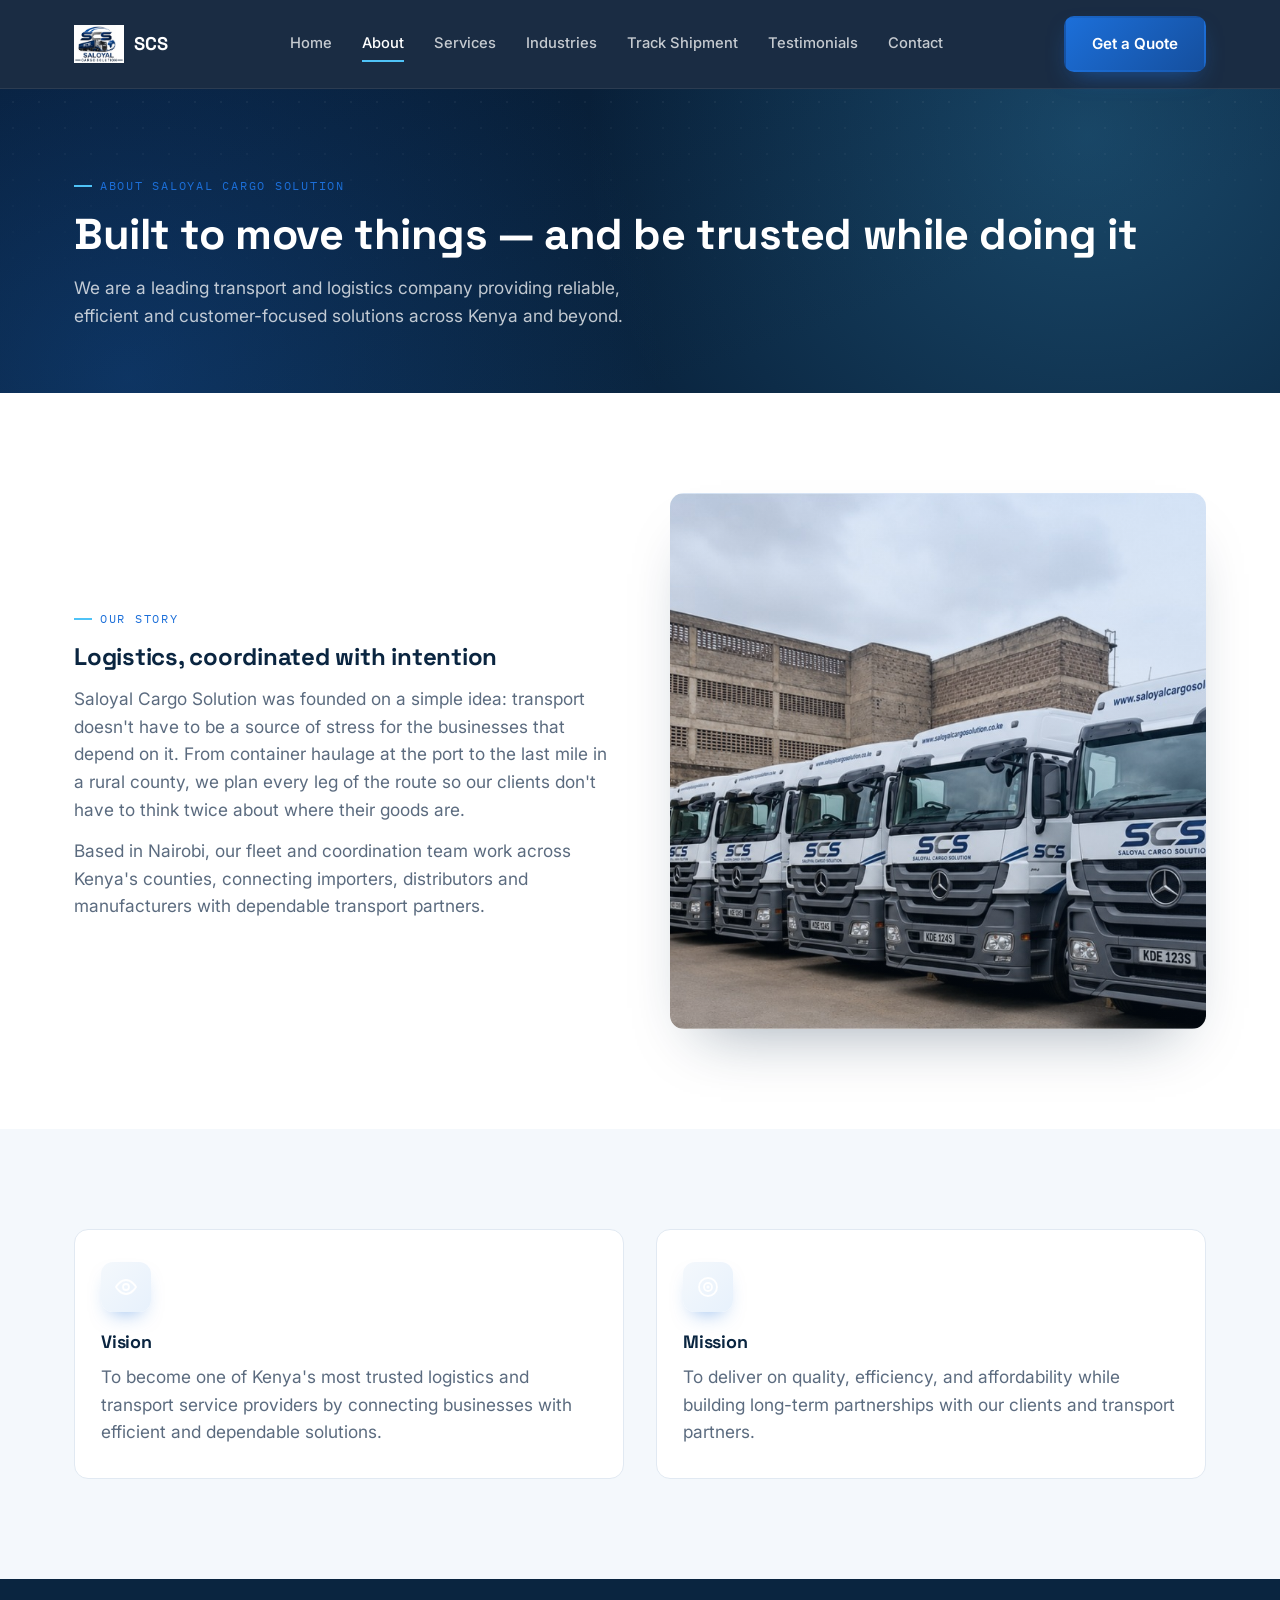
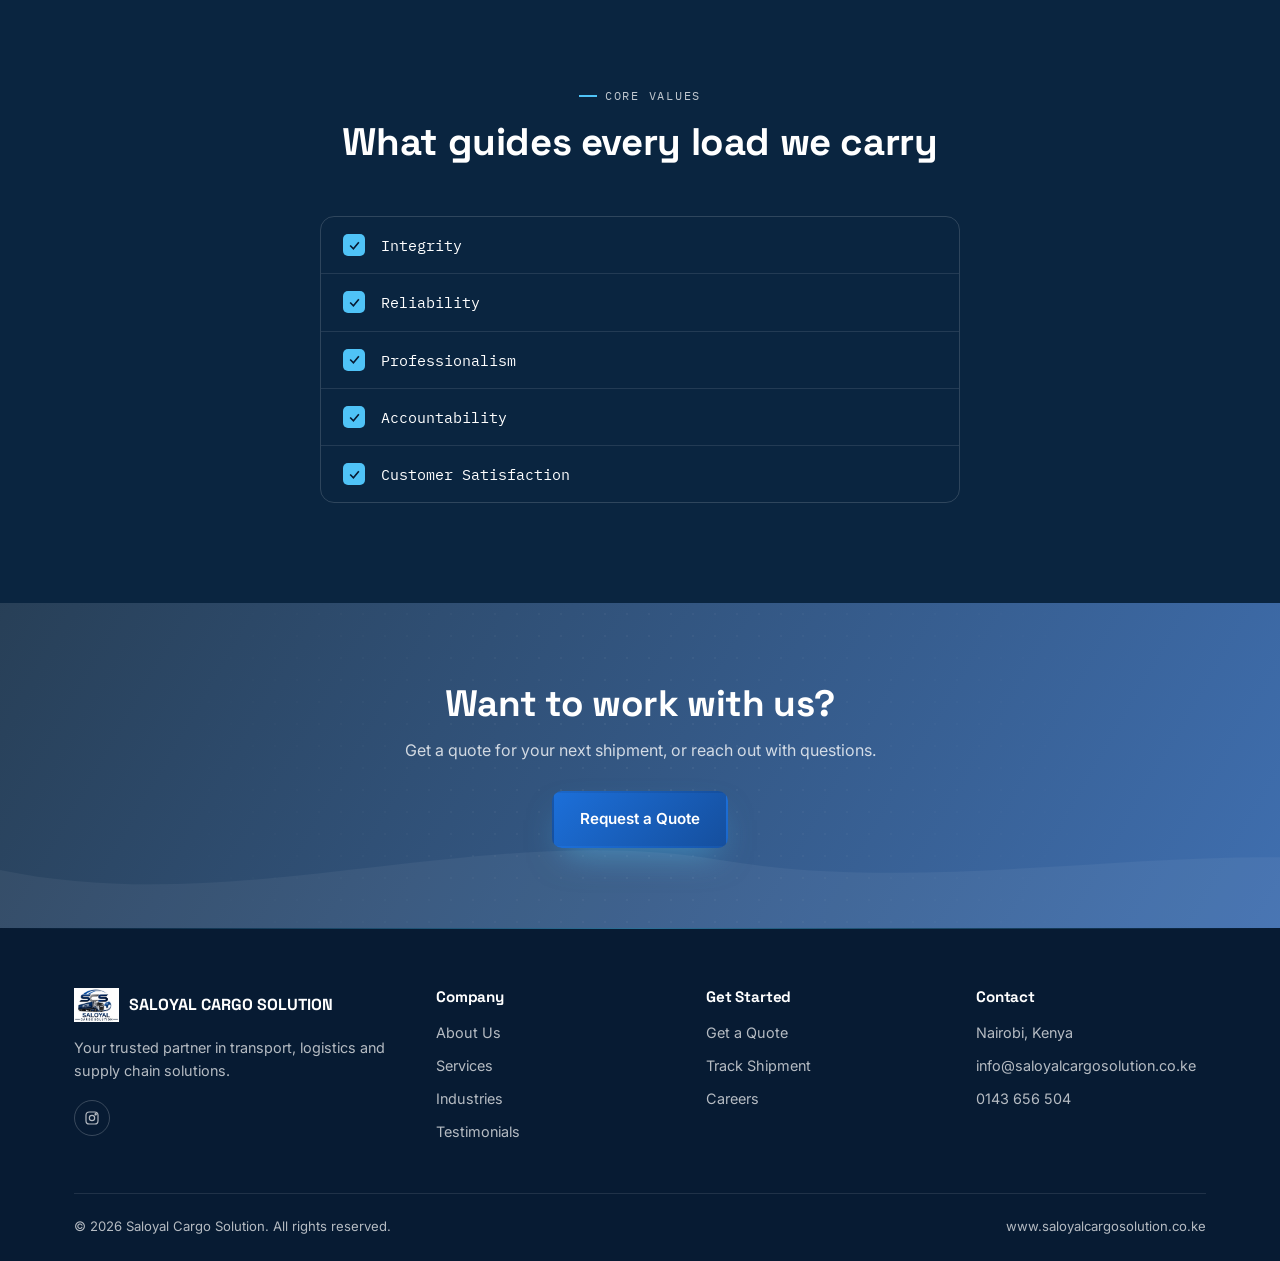
==== about.html @ fd3fba59 "Initial commit - Saloyal Cargo Solution website" ====
<!DOCTYPE html>
<html lang="en">
<head>
<meta charset="UTF-8">
<meta name="viewport" content="width=device-width, initial-scale=1.0">
<title>About Us | Saloyal Cargo Solution</title>
<meta name="description" content="Learn about Saloyal Cargo Solution — our vision, mission and core values as a transport and logistics company serving Kenya and beyond.">
<link rel="icon" type="image/png" href="images/logo-scs.png">
<link rel="stylesheet" href="css/style.css">
</head>
<body>

<header class="site-header">
  <nav class="nav wrap">
    <a href="index.html" class="logo">
      <img src="images/logo-scs.png" alt="Saloyal Cargo Solution logo" class="wave-mark" style="width:auto;height:38px;object-fit:contain;">SCS
    </a>
    <button class="nav-toggle" aria-label="Toggle menu" aria-expanded="false">&#9776;</button>
    <div class="nav-links">
      <a href="index.html">Home</a>
      <a href="about.html" class="active">About</a>
      <a href="services.html">Services</a>
      <a href="industries.html">Industries</a>
      <a href="track-shipment.html">Track Shipment</a>
      <a href="testimonials.html">Testimonials</a>
      <a href="contact.html">Contact</a>
    </div>
    <div class="nav-cta"><a href="quote.html" class="btn btn-primary">Get a Quote</a></div>
  </nav>
</header>

<section class="page-hero">
  <div class="wrap reveal">
    <p class="eyebrow">About Saloyal Cargo Solution</p>
    <h1>Built to move things — and be trusted while doing it</h1>
    <p class="lead">We are a leading transport and logistics company providing reliable, efficient and customer-focused solutions across Kenya and beyond.</p>
  </div>
</section>

<section>
  <div class="wrap split reveal">
    <div>
      <p class="eyebrow">Our Story</p>
      <h2>Logistics, coordinated with intention</h2>
      <p class="lead" style="margin-top:14px;">Saloyal Cargo Solution was founded on a simple idea: transport doesn't have to be a source of stress for the businesses that depend on it. From container haulage at the port to the last mile in a rural county, we plan every leg of the route so our clients don't have to think twice about where their goods are.</p>
      <p class="lead" style="margin-top:14px;">Based in Nairobi, our fleet and coordination team work across Kenya's counties, connecting importers, distributors and manufacturers with dependable transport partners.</p>
    </div>
    <div class="about-photo">
      <img src="images/fleet-yard-lineup.jpeg" alt="Saloyal Cargo Solution fleet lined up in the yard">
    </div>
  </div>
</section>

<section class="bg-foam">
  <div class="wrap">
    <div class="grid-2 reveal-stagger">
      <div class="card">
        <div class="icon-badge"><svg viewBox="0 0 24 24" fill="none" stroke="currentColor" stroke-width="1.8"><path d="M2 12s4-7 10-7 10 7 10 7-4 7-10 7-10-7-10-7z"/><circle cx="12" cy="12" r="3"/></svg></div>
        <h3>Vision</h3>
        <p class="lead">To become one of Kenya's most trusted logistics and transport service providers by connecting businesses with efficient and dependable solutions.</p>
      </div>
      <div class="card">
        <div class="icon-badge"><svg viewBox="0 0 24 24" fill="none" stroke="currentColor" stroke-width="1.8"><circle cx="12" cy="12" r="9"/><circle cx="12" cy="12" r="4"/><circle cx="12" cy="12" r="0.6" fill="currentColor"/></svg></div>
        <h3>Mission</h3>
        <p class="lead">To deliver on quality, efficiency, and affordability while building long-term partnerships with our clients and transport partners.</p>
      </div>
    </div>
  </div>
</section>

<section class="bg-navy">
  <div class="wrap">
    <div class="section-head center reveal">
      <p class="eyebrow">Core Values</p>
      <h2>What guides every load we carry</h2>
    </div>
    <div class="manifest reveal" style="max-width:640px;margin:0 auto;">
      <div class="manifest-row" style="color:#fff;"><span class="check"><svg viewBox="0 0 24 24" fill="none" stroke="currentColor" stroke-width="3"><path d="M4 12l6 6L20 6"/></svg></span>Integrity</div>
      <div class="manifest-row" style="color:#fff;"><span class="check"><svg viewBox="0 0 24 24" fill="none" stroke="currentColor" stroke-width="3"><path d="M4 12l6 6L20 6"/></svg></span>Reliability</div>
      <div class="manifest-row" style="color:#fff;"><span class="check"><svg viewBox="0 0 24 24" fill="none" stroke="currentColor" stroke-width="3"><path d="M4 12l6 6L20 6"/></svg></span>Professionalism</div>
      <div class="manifest-row" style="color:#fff;"><span class="check"><svg viewBox="0 0 24 24" fill="none" stroke="currentColor" stroke-width="3"><path d="M4 12l6 6L20 6"/></svg></span>Accountability</div>
      <div class="manifest-row" style="color:#fff;"><span class="check"><svg viewBox="0 0 24 24" fill="none" stroke="currentColor" stroke-width="3"><path d="M4 12l6 6L20 6"/></svg></span>Customer Satisfaction</div>
    </div>
  </div>
</section>

<section class="cta-banner has-photo" style="--cta-photo:url('images/fleet-highway.jpeg');">
  <div class="texture-dots"></div>
  <div class="wrap reveal">
    <h2>Want to work with us?</h2>
    <p>Get a quote for your next shipment, or reach out with questions.</p>
    <a href="quote.html" class="btn btn-primary">Request a Quote</a>
  </div>
</section>

<footer class="site-footer">
  <div class="wrap">
    <div class="footer-grid">
      <div>
        <div class="footer-logo"><img src="images/logo-scs.png" alt="Saloyal Cargo Solution logo" style="width:auto;height:34px;object-fit:contain;"><b>SALOYAL CARGO SOLUTION</b></div>
        <p style="font-size:0.9rem;">Your trusted partner in transport, logistics and supply chain solutions.</p>
        <div class="social-row" style="margin-top:18px;">
          <a href="https://instagram.com/saloyal.cargo.solution" aria-label="Instagram" target="_blank" rel="noopener"><svg viewBox="0 0 24 24" fill="none" stroke="currentColor" stroke-width="1.8"><rect x="3" y="3" width="18" height="18" rx="5"/><circle cx="12" cy="12" r="4"/><circle cx="17.5" cy="6.5" r="1"/></svg></a>
        </div>
      </div>
      <div><h4>Company</h4><ul><li><a href="about.html">About Us</a></li><li><a href="services.html">Services</a></li><li><a href="industries.html">Industries</a></li><li><a href="testimonials.html">Testimonials</a></li></ul></div>
      <div><h4>Get Started</h4><ul><li><a href="quote.html">Get a Quote</a></li><li><a href="track-shipment.html">Track Shipment</a></li><li><a href="careers.html">Careers</a></li></ul></div>
      <div><h4>Contact</h4><ul><li>Nairobi, Kenya</li><li><a href="mailto:info@saloyalcargosolution.co.ke">info@saloyalcargosolution.co.ke</a></li><li><a href="tel:0143656504">0143 656 504</a></li></ul></div>
    </div>
    <div class="footer-bottom">
      <span>&copy; 2026 Saloyal Cargo Solution. All rights reserved.</span>
      <span>www.saloyalcargosolution.co.ke</span>
    </div>
  </div>
</footer>

<script src="js/main.js"></script>
</body>
</html>
---- css/style.css ----
/* ===========================================================
   SALOYAL CARGO SOLUTION (SCS) — Design System
   Palette:
     --navy-deep  #071B33  (darkest, footers, overlays)
     --navy       #0A2540  (primary dark, nav, hero base)
     --wave-blue  #1C6FD9  (brand blue — CTAs, links, accents)
     --sky        #4FC3F7  (light accent — highlights, glows)
     --foam       #F4F8FC  (section background, light)
     --slate      #5B6B7F  (secondary text)
     --ink        #0F1B2D  (body text on light bg)
   Type:
     Display: 'Space Grotesk' — engineered, geometric, confident
     Body:    'Inter'
     Utility: 'IBM Plex Mono' — manifest/tracking-number feel
   =========================================================== */

@import url('https://fonts.googleapis.com/css2?family=Space+Grotesk:wght@500;600;700&family=Inter:wght@400;500;600;700&family=IBM+Plex+Mono:wght@500;600&display=swap');

:root{
  --navy-deep:#071B33;
  --navy:#0A2540;
  --wave-blue:#1C6FD9;
  --wave-blue-dark:#154F9E;
  --sky:#4FC3F7;
  --foam:#F4F8FC;
  --white:#FFFFFF;
  --slate:#5B6B7F;
  --ink:#0F1B2D;
  --border:#E1E9F2;

  --font-display:'Space Grotesk', sans-serif;
  --font-body:'Inter', sans-serif;
  --font-mono:'IBM Plex Mono', monospace;

  --container:1180px;
  --radius:14px;
}

*{margin:0;padding:0;box-sizing:border-box;}
html{scroll-behavior:smooth;}
body{
  font-family:var(--font-body);
  color:var(--ink);
  background:var(--white);
  line-height:1.6;
  -webkit-font-smoothing:antialiased;
  overflow-x:hidden;
}

/* Scroll reveal */
.reveal{opacity:0;transform:translateY(28px);transition:opacity .7s ease, transform .7s ease;}
.reveal.in{opacity:1;transform:translateY(0);}
.reveal-stagger > *{opacity:0;transform:translateY(24px);transition:opacity .6s ease, transform .6s ease;}
.reveal-stagger.in > *{opacity:1;transform:translateY(0);}
.reveal-stagger.in > *:nth-child(1){transition-delay:.05s;}
.reveal-stagger.in > *:nth-child(2){transition-delay:.15s;}
.reveal-stagger.in > *:nth-child(3){transition-delay:.25s;}
.reveal-stagger.in > *:nth-child(4){transition-delay:.35s;}
@media (prefers-reduced-motion: reduce){
  .reveal, .reveal-stagger > *{opacity:1;transform:none;transition:none;}
}
img{max-width:100%;display:block;}
a{color:inherit;text-decoration:none;}
ul{list-style:none;}

.wrap{max-width:var(--container);margin:0 auto;padding:0 24px;}

h1,h2,h3,h4{
  font-family:var(--font-display);
  color:var(--navy);
  line-height:1.15;
  letter-spacing:-0.01em;
}
.eyebrow{
  font-family:var(--font-mono);
  font-size:0.78rem;
  letter-spacing:0.14em;
  text-transform:uppercase;
  color:var(--wave-blue);
  display:inline-flex;
  align-items:center;
  gap:8px;
  margin-bottom:14px;
}
.eyebrow::before{
  content:'';
  width:18px;height:2px;
  background:var(--sky);
  display:inline-block;
}
p.lead{font-size:1.08rem;color:var(--slate);}

:focus-visible{outline:3px solid var(--sky);outline-offset:2px;}

/* ---------- Buttons ---------- */
.btn{
  display:inline-flex;align-items:center;justify-content:center;gap:8px;
  font-family:var(--font-body);font-weight:600;font-size:0.95rem;
  padding:14px 26px;border-radius:10px;border:2px solid transparent;
  cursor:pointer;transition:transform .18s ease, box-shadow .18s ease, background .18s ease;
  white-space:nowrap;
}
.btn-primary{
  background:linear-gradient(135deg, var(--wave-blue), var(--wave-blue-dark));
  color:var(--white);box-shadow:0 10px 24px -10px rgba(28,111,217,.65);
  position:relative;overflow:hidden;
}
.btn-primary::after{
  content:'';position:absolute;top:0;left:-60%;width:40%;height:100%;
  background:linear-gradient(120deg, transparent, rgba(255,255,255,.35), transparent);
  transform:skewX(-20deg);transition:left .5s ease;
}
.btn-primary:hover::after{left:120%;}
.btn-primary:hover{transform:translateY(-2px);box-shadow:0 14px 28px -10px rgba(28,111,217,.75);}
.btn svg.arrow{width:16px;height:16px;transition:transform .2s ease;}
.btn:hover svg.arrow{transform:translateX(3px);}
.btn-outline{border-color:rgba(255,255,255,.5);color:var(--white);background:transparent;}
.btn-outline:hover{border-color:var(--white);background:rgba(255,255,255,.08);}
.btn-outline.on-light{border-color:var(--navy);color:var(--navy);}
.btn-outline.on-light:hover{background:var(--navy);color:var(--white);}

/* ---------- Header / Nav ---------- */
.site-header{
  position:sticky;top:0;z-index:100;
  background:rgba(7,27,51,.82);
  backdrop-filter:blur(14px) saturate(140%);
  -webkit-backdrop-filter:blur(14px) saturate(140%);
  border-bottom:1px solid rgba(255,255,255,.08);
  transition:box-shadow .25s ease;
}
.site-header.scrolled{box-shadow:0 12px 30px -18px rgba(0,0,0,.55);}
.nav{
  display:flex;align-items:center;justify-content:space-between;
  padding:16px 24px;
}
.logo{
  display:flex;align-items:center;gap:10px;
  font-family:var(--font-display);font-weight:700;
  color:var(--white);font-size:1.15rem;
  letter-spacing:0.01em;
}
.logo .wave-mark{width:34px;height:34px;flex-shrink:0;transition:transform .4s ease;}
.logo:hover .wave-mark{transform:translateX(2px) scale(1.05);}
.logo span.accent{color:var(--sky);}
.nav-links{display:flex;align-items:center;gap:30px;}
.nav-links a{
  color:rgba(255,255,255,.75);font-weight:500;font-size:0.92rem;
  position:relative;padding:6px 0;transition:color .2s ease;
}
.nav-links a::after{
  content:'';position:absolute;left:0;bottom:0;width:0%;height:2px;background:var(--sky);
  transition:width .25s ease;
}
.nav-links a:hover, .nav-links a.active{color:var(--white);}
.nav-links a:hover::after, .nav-links a.active::after{width:100%;}
.nav-cta{display:flex;align-items:center;gap:14px;}
.nav-toggle{display:none;background:none;border:none;color:var(--white);font-size:1.6rem;cursor:pointer;}

@media (max-width: 900px){
  .nav-links{
    position:absolute;top:100%;left:0;right:0;
    background:var(--navy);flex-direction:column;align-items:flex-start;
    padding:20px 24px;gap:18px;
    display:none;
    border-bottom:1px solid rgba(255,255,255,.08);
  }
  .nav-links.open{display:flex;}
  .nav-toggle{display:block;}
  .nav-cta .btn-primary{display:none;}
  .nav-cta .btn-primary.mobile-show{display:inline-flex;}
}

/* ---------- Hero ---------- */
.hero{
  position:relative;
  background:
    radial-gradient(circle at 82% 8%, rgba(79,195,247,.20), transparent 42%),
    radial-gradient(circle at 8% 90%, rgba(28,111,217,.28), transparent 45%),
    linear-gradient(160deg, var(--navy-deep) 0%, var(--navy) 55%, var(--wave-blue-dark) 100%);
  color:var(--white);
  overflow:hidden;
  padding:90px 0 0;
}
.hero::before{
  content:'';position:absolute;inset:0;
  background-image:radial-gradient(rgba(255,255,255,.10) 1px, transparent 1.4px);
  background-size:26px 26px;
  mask-image:linear-gradient(to bottom, rgba(0,0,0,.6), transparent 65%);
  pointer-events:none;
}
.hero-glow{
  position:absolute;width:480px;height:480px;border-radius:50%;
  background:radial-gradient(circle, rgba(79,195,247,.35), transparent 70%);
  filter:blur(10px);top:-160px;right:-120px;pointer-events:none;
}
.hero-inner{
  position:relative;z-index:1;
  max-width:var(--container);margin:0 auto;padding:0 24px 60px;
  display:grid;grid-template-columns:1.1fr 0.9fr;gap:50px;align-items:center;
}
.hero h1{
  color:var(--white);font-size:clamp(2.3rem, 4.2vw, 3.6rem);
  font-weight:700;margin-bottom:20px;
}
.hero h1 .hl{
  background:linear-gradient(100deg, var(--sky), #a8e6ff 60%, var(--sky));
  -webkit-background-clip:text;background-clip:text;-webkit-text-fill-color:transparent;
}
.hero p.lead{color:rgba(255,255,255,.78);max-width:480px;margin-bottom:32px;}
.hero-ctas{display:flex;gap:16px;flex-wrap:wrap;}
.hero-stats{display:flex;gap:16px;margin-top:46px;flex-wrap:wrap;}
.hero-stats .stat{
  padding:14px 18px;border-radius:12px;
  background:rgba(255,255,255,.05);
  border:1px solid rgba(255,255,255,.12);
  backdrop-filter:blur(6px);
}
.hero-stats .stat b{font-family:var(--font-display);font-size:1.6rem;color:var(--sky);display:block;}
.hero-stats .stat span{font-size:0.78rem;color:rgba(255,255,255,.65);}

.hero-badge{
  position:absolute;bottom:14px;left:-6px;
  display:flex;align-items:center;gap:10px;
  background:rgba(255,255,255,.08);
  border:1px solid rgba(255,255,255,.16);
  backdrop-filter:blur(8px);
  padding:10px 16px;border-radius:30px;
  font-size:0.8rem;color:rgba(255,255,255,.85);
}
.hero-badge .dot{width:8px;height:8px;border-radius:50%;background:#4ADE80;box-shadow:0 0 0 0 rgba(74,222,128,.6);animation:pulse 2s infinite;}
@keyframes pulse{
  0%{box-shadow:0 0 0 0 rgba(74,222,128,.5);}
  70%{box-shadow:0 0 0 8px rgba(74,222,128,0);}
  100%{box-shadow:0 0 0 0 rgba(74,222,128,0);}
}

.route-box{position:relative;height:340px;margin-bottom:20px;}
.route-svg{width:100%;height:100%;}
.route-path{
  fill:none;stroke:rgba(255,255,255,.28);stroke-width:2;stroke-dasharray:8 8;
}
.route-progress{
  fill:none;stroke:var(--sky);stroke-width:3;stroke-linecap:round;
  stroke-dasharray:900;stroke-dashoffset:900;
  animation:draw 3.2s ease-in-out .3s forwards;
}
@keyframes draw{to{stroke-dashoffset:0;}}
.route-truck{
  offset-path:path('M20,260 C120,260 120,120 220,120 C320,120 320,60 420,60');
  offset-rotate:0deg;
  animation:travel 3.2s ease-in-out .3s forwards;
}
@keyframes travel{
  0%{offset-distance:0%;opacity:0;}
  4%{opacity:1;}
  100%{offset-distance:100%;}
}
.route-dot{fill:var(--sky);}
.route-pin{fill:var(--white);}

.hero-wave-divider{
  position:absolute;left:0;right:0;bottom:-1px;height:70px;
  background:var(--white);
  clip-path:path('M0,40 C240,90 480,0 720,30 C960,60 1200,10 1440,40 L1440,90 L0,90 Z');
}

@media (max-width: 860px){
  .hero-inner{grid-template-columns:1fr;}
  .route-box{height:220px;order:-1;}
  .hero-photo{order:-1;}
  .hero-photo img{aspect-ratio:16/10;}
}

/* ---------- Pillars strip ---------- */
.pillars{
  background:var(--foam);
  padding:40px 0;
  border-bottom:1px solid var(--border);
  position:relative;margin-top:-1px;
}
.pillars .wrap{display:flex;justify-content:center;gap:20px;flex-wrap:wrap;}
.pillar{
  display:flex;align-items:center;gap:14px;
  background:var(--white);border:1px solid var(--border);
  padding:16px 22px;border-radius:14px;
  transition:transform .2s ease, box-shadow .2s ease, border-color .2s ease;
  flex:1;min-width:220px;max-width:320px;
}
.pillar:hover{transform:translateY(-3px);box-shadow:0 16px 30px -20px rgba(10,37,64,.25);border-color:var(--sky);}
.pillar .icon-tile{
  width:44px;height:44px;border-radius:10px;flex-shrink:0;
  background:linear-gradient(135deg, var(--wave-blue), var(--sky));
  display:flex;align-items:center;justify-content:center;
}
.pillar .icon-tile svg{width:22px;height:22px;color:#fff;}
.pillar b{display:block;font-family:var(--font-display);color:var(--navy);font-size:1rem;}
.pillar span{font-size:0.82rem;color:var(--slate);}

/* ---------- Section generic ---------- */
section{padding:88px 0;}
.section-head{max-width:640px;margin-bottom:52px;}
.section-head.center{margin-left:auto;margin-right:auto;text-align:center;}
.section-head h2{font-size:clamp(1.7rem,3vw,2.4rem);margin-bottom:14px;}

.bg-foam{background:var(--foam);}
.bg-navy{background:var(--navy);color:var(--white);}
.bg-navy h2, .bg-navy h3{color:var(--white);}
.bg-navy p{color:rgba(255,255,255,.75);}

/* ---------- Service cards ---------- */
.grid-4{display:grid;grid-template-columns:repeat(4,1fr);gap:22px;}
.grid-3{display:grid;grid-template-columns:repeat(3,1fr);gap:22px;}
.grid-2{display:grid;grid-template-columns:repeat(2,1fr);gap:32px;}
@media (max-width:980px){.grid-4{grid-template-columns:repeat(2,1fr);} .grid-3{grid-template-columns:1fr;} .grid-2{grid-template-columns:1fr;}}
@media (max-width:600px){.grid-4{grid-template-columns:1fr;}}

.card{
  position:relative;
  background:var(--white);
  border:1px solid var(--border);
  border-radius:var(--radius);
  padding:32px 26px;
  transition:transform .25s ease, box-shadow .25s ease, border-color .25s ease;
  overflow:hidden;
}
.card::before{
  content:'';position:absolute;top:0;left:0;right:0;height:3px;
  background:linear-gradient(90deg, var(--wave-blue), var(--sky));
  transform:scaleX(0);transform-origin:left;transition:transform .3s ease;
}
.card:hover{transform:translateY(-6px);box-shadow:0 22px 40px -22px rgba(10,37,64,.28);border-color:transparent;}
.card:hover::before{transform:scaleX(1);}
.card .icon-badge{
  width:50px;height:50px;border-radius:12px;
  background:linear-gradient(135deg, var(--navy), var(--wave-blue));
  color:#fff;
  display:flex;align-items:center;justify-content:center;margin-bottom:20px;
  box-shadow:0 10px 20px -10px rgba(28,111,217,.5);
}
.card .icon-badge svg{width:24px;height:24px;}
.card h3{font-size:1.12rem;margin-bottom:10px;}
.card ul{margin-top:12px;display:flex;flex-direction:column;gap:6px;}
.card ul li{font-size:0.92rem;color:var(--slate);padding-left:18px;position:relative;}
.card ul li::before{
  content:'';position:absolute;left:0;top:9px;width:7px;height:7px;background:var(--sky);border-radius:2px;
}

/* ---------- Manifest checklist (core values) ---------- */
.manifest{
  border:1px solid rgba(255,255,255,.15);
  border-radius:var(--radius);
  overflow:hidden;
}
.manifest-row{
  display:flex;align-items:center;gap:16px;
  padding:16px 22px;
  border-bottom:1px solid rgba(255,255,255,.1);
  font-family:var(--font-mono);font-size:0.95rem;
}
.manifest-row:last-child{border-bottom:none;}
.manifest-row .check{
  width:22px;height:22px;border-radius:5px;background:var(--sky);
  display:flex;align-items:center;justify-content:center;flex-shrink:0;
}
.manifest-row .check svg{width:13px;height:13px;color:var(--navy-deep);}

/* ---------- Two-col about/vision ---------- */
.split{display:grid;grid-template-columns:1fr 1fr;gap:60px;align-items:center;}
@media (max-width:860px){.split{grid-template-columns:1fr;}}
.wave-graphic{
  aspect-ratio:1/1;border-radius:var(--radius);
  background:
    radial-gradient(circle at 25% 20%, rgba(255,255,255,.14), transparent 45%),
    linear-gradient(135deg, var(--navy) 0%, var(--wave-blue) 100%);
  position:relative;overflow:hidden;
  display:flex;align-items:center;justify-content:center;
  box-shadow:0 30px 60px -30px rgba(10,37,64,.4);
}
.wave-graphic::before{
  content:'';position:absolute;width:220px;height:220px;border-radius:50%;
  background:radial-gradient(circle, rgba(79,195,247,.4), transparent 70%);
  top:-60px;right:-60px;filter:blur(4px);
}
.wave-graphic svg{width:70%;opacity:.95;position:relative;z-index:1;}

/* ---------- CTA banner ---------- */
.cta-banner{
  background:
    radial-gradient(circle at 15% 20%, rgba(79,195,247,.25), transparent 40%),
    radial-gradient(circle at 85% 85%, rgba(79,195,247,.18), transparent 45%),
    linear-gradient(120deg, var(--wave-blue-dark), var(--navy));
  color:var(--white);
  padding:80px 0;
  text-align:center;
  position:relative;
  overflow:hidden;
}
.cta-banner::after{
  content:'';position:absolute;left:0;right:0;bottom:-2px;height:120px;
  background-image:url("data:image/svg+xml,%3Csvg xmlns='http://www.w3.org/2000/svg' viewBox='0 0 1440 120'%3E%3Cpath d='M0,60 C240,110 480,10 720,50 C960,90 1200,20 1440,60 L1440,120 L0,120 Z' fill='rgba(255,255,255,0.05)'/%3E%3C/svg%3E");
  background-size:cover;pointer-events:none;
}
.cta-banner h2{color:var(--white);font-size:clamp(1.7rem,3vw,2.3rem);margin-bottom:12px;position:relative;z-index:1;}
.cta-banner p{color:rgba(255,255,255,.78);margin-bottom:28px;position:relative;z-index:1;}
.cta-banner .btn{position:relative;z-index:1;}

/* ---------- Forms ---------- */
.form-card{
  background:var(--white);border:1px solid var(--border);border-radius:var(--radius);
  padding:36px;box-shadow:0 24px 50px -30px rgba(10,37,64,.2);
}
.form-row{display:grid;grid-template-columns:1fr 1fr;gap:18px;margin-bottom:18px;}
@media (max-width:600px){.form-row{grid-template-columns:1fr;}}
.field{display:flex;flex-direction:column;gap:6px;margin-bottom:18px;}
.field label{font-size:0.85rem;font-weight:600;color:var(--navy);}
.field input, .field select, .field textarea{
  font-family:var(--font-body);font-size:0.95rem;
  padding:12px 14px;border:1.5px solid var(--border);border-radius:8px;
  background:var(--foam);color:var(--ink);
}
.field input:focus, .field select:focus, .field textarea:focus{
  outline:none;border-color:var(--wave-blue);background:var(--white);
}
.form-note{font-size:0.82rem;color:var(--slate);margin-top:10px;}

/* ---------- Contact info blocks ---------- */
.contact-row{display:flex;align-items:flex-start;gap:16px;margin-bottom:22px;}
.contact-row .icon-badge{width:42px;height:42px;flex-shrink:0;}
.contact-row b{display:block;color:var(--navy);font-family:var(--font-display);font-size:0.95rem;margin-bottom:2px;}
.contact-row span, .contact-row a{color:var(--slate);font-size:0.94rem;}

/* ---------- Footer ---------- */
.site-footer{background:var(--navy-deep);color:rgba(255,255,255,.7);padding:60px 0 24px;}
.footer-grid{display:grid;grid-template-columns:1.4fr 1fr 1fr 1fr;gap:40px;margin-bottom:40px;}
@media (max-width:860px){.footer-grid{grid-template-columns:1fr 1fr;}}
.footer-grid h4{color:var(--white);font-size:0.95rem;margin-bottom:16px;}
.footer-grid ul li{margin-bottom:10px;font-size:0.9rem;}
.footer-grid ul li a:hover{color:var(--sky);}
.footer-logo{display:flex;align-items:center;gap:10px;margin-bottom:14px;}
.footer-logo .wave-mark{width:30px;height:30px;}
.footer-logo b{font-family:var(--font-display);color:var(--white);}
.footer-bottom{
  border-top:1px solid rgba(255,255,255,.1);padding-top:22px;
  display:flex;justify-content:space-between;align-items:center;flex-wrap:wrap;gap:12px;
  font-size:0.82rem;
}
.social-row{display:flex;gap:14px;}
.social-row a{
  width:36px;height:36px;border-radius:50%;border:1px solid rgba(255,255,255,.2);
  display:flex;align-items:center;justify-content:center;transition:background .2s;
}
.social-row a:hover{background:var(--wave-blue);border-color:var(--wave-blue);}
.social-row svg{width:16px;height:16px;}

/* ---------- Page hero (non-home pages) ---------- */
.page-hero{
  position:relative;overflow:hidden;
  background:
    radial-gradient(circle at 85% 15%, rgba(79,195,247,.22), transparent 45%),
    radial-gradient(circle at 10% 95%, rgba(28,111,217,.25), transparent 45%),
    linear-gradient(160deg, var(--navy-deep), var(--navy) 70%);
  color:var(--white);padding:80px 0 64px;
}
.page-hero::before{
  content:'';position:absolute;inset:0;
  background-image:radial-gradient(rgba(255,255,255,.09) 1px, transparent 1.4px);
  background-size:26px 26px;
  mask-image:linear-gradient(to bottom, rgba(0,0,0,.55), transparent 70%);
  pointer-events:none;
}
.page-hero .wrap{position:relative;z-index:1;}
.page-hero h1{color:var(--white);font-size:clamp(1.9rem,3.6vw,2.7rem);}
.page-hero p.lead{color:rgba(255,255,255,.75);max-width:600px;margin-top:14px;}

/* ---------- Full-width photo banner with caption ---------- */
.photo-banner{
  position:relative;border-radius:var(--radius);overflow:hidden;
  aspect-ratio:21/8;box-shadow:0 30px 60px -30px rgba(10,37,64,.4);
}
.photo-banner img{width:100%;height:100%;object-fit:cover;display:block;}
.photo-banner::after{
  content:'';position:absolute;inset:0;
  background:linear-gradient(0deg, rgba(7,27,51,.75) 0%, rgba(7,27,51,.15) 55%, transparent 80%);
}
.photo-banner .banner-caption{
  position:absolute;left:24px;bottom:20px;z-index:1;color:#fff;
  font-family:var(--font-mono);font-size:0.85rem;letter-spacing:0.04em;
  display:flex;align-items:center;gap:8px;
}
.photo-banner .banner-caption .dot{width:7px;height:7px;border-radius:50%;background:var(--sky);}
@media (max-width:700px){.photo-banner{aspect-ratio:4/3.6;}}

/* ---------- Small inline photo card (contact/quote side visuals) ---------- */
.side-photo{
  border-radius:var(--radius);overflow:hidden;position:relative;
  aspect-ratio:4/3.2;box-shadow:0 24px 46px -26px rgba(10,37,64,.35);
}
.side-photo img{width:100%;height:100%;object-fit:cover;display:block;}

/* ---------- Utility ---------- */
.mt-0{margin-top:0;}
.center-text{text-align:center;}
.tag-list{display:flex;gap:10px;flex-wrap:wrap;margin-top:10px;}
.tag{
  font-family:var(--font-mono);font-size:0.75rem;padding:6px 12px;border-radius:20px;
  background:var(--foam);color:var(--wave-blue);border:1px solid var(--border);
}
@media (prefers-reduced-motion: reduce){
  .route-progress, .route-truck{animation:none !important; stroke-dashoffset:0; offset-distance:100%;}
}

/* ===========================================================
   POLISH PASS — depth, texture, motion
   =========================================================== */

.site-header{
  background:rgba(7,27,51,.92);
  backdrop-filter:blur(10px);
  transition:box-shadow .25s ease;
}
.site-header.scrolled{box-shadow:0 8px 30px -12px rgba(0,0,0,.5);}

.texture-dots{
  position:absolute;inset:0;
  background-image:radial-gradient(rgba(255,255,255,.08) 1px, transparent 1px);
  background-size:22px 22px;
  mask-image:linear-gradient(180deg, rgba(0,0,0,.9), rgba(0,0,0,0));
  pointer-events:none;
}
.glow{position:absolute;border-radius:50%;filter:blur(60px);pointer-events:none;}

.hero{padding-top:0;position:relative;padding-bottom:0;}
.hero-inner{padding-top:110px;position:relative;z-index:2;}
.hero .glow.g1{width:420px;height:420px;background:radial-gradient(circle, rgba(79,195,247,.35), transparent 70%);top:-140px;right:-100px;}
.hero .glow.g2{width:340px;height:340px;background:radial-gradient(circle, rgba(28,111,217,.35), transparent 70%);bottom:-80px;left:-60px;}

.hero h1{font-size:clamp(2.6rem, 5vw, 4.1rem);font-weight:700;}
.hero .eyebrow{color:var(--sky);}
.hero-ctas .btn-primary{box-shadow:0 14px 30px -10px rgba(79,195,247,.55);}
.hero-ctas .btn-primary svg{width:16px;height:16px;}
.hero-ctas .btn{gap:10px;}

.hero-stats{border-top:1px solid rgba(255,255,255,.12);padding-top:28px;}
.hero-stats .stat{position:relative;padding-right:34px;}
.hero-stats .stat:not(:last-child)::after{
  content:'';position:absolute;right:-17px;top:2px;bottom:2px;width:1px;background:rgba(255,255,255,.15);
}
.hero-stats .stat b{font-size:2rem;}

.hero-scene{position:relative;height:400px;z-index:2;}
.hero-scene svg{width:100%;height:100%;overflow:visible;}
@media (max-width:860px){.hero-scene{height:260px;}}

.hero-wave-divider{height:110px;}
.hero-wave-divider svg{width:100%;height:100%;display:block;}

.reveal{opacity:0;transform:translateY(28px);transition:opacity .7s ease, transform .7s ease;}
.reveal.in{opacity:1;transform:translateY(0);}
.reveal-delay-1{transition-delay:.08s;}
.reveal-delay-2{transition-delay:.16s;}
.reveal-delay-3{transition-delay:.24s;}
.reveal-delay-4{transition-delay:.32s;}

.pillars{background:var(--white);padding:0;margin-top:-1px;position:relative;z-index:3;}
.pillars .wrap{
  display:grid;grid-template-columns:repeat(3,1fr);gap:0;
  transform:translateY(-46px);
  box-shadow:0 30px 60px -30px rgba(10,37,64,.28);
  border-radius:var(--radius);overflow:hidden;
  background:var(--white);
}
@media (max-width:760px){.pillars .wrap{grid-template-columns:1fr;transform:translateY(-30px);}}
.pillar{padding:30px 26px;gap:16px;border-right:1px solid var(--border);position:relative;}
.pillar:last-child{border-right:none;}
.pillar .icon-badge{
  width:52px;height:52px;border-radius:12px;
  background:linear-gradient(135deg, var(--wave-blue), var(--navy));
  color:var(--white);display:flex;align-items:center;justify-content:center;flex-shrink:0;
}
.pillar .icon-badge svg{width:26px;height:26px;color:var(--white);}
.pillar b{font-size:1.05rem;}

.card{position:relative;overflow:hidden;}
.card::before{
  content:'';position:absolute;top:0;left:0;width:4px;height:0;
  background:linear-gradient(180deg, var(--sky), var(--wave-blue));
  transition:height .3s ease;
}
.card:hover::before{height:100%;}
.card:hover{box-shadow:0 24px 46px -22px rgba(10,37,64,.3);border-color:transparent;}
.card .icon-badge{background:linear-gradient(135deg, var(--foam), #E7F1FC);}

section{padding:100px 0;}
.hero + .pillars + section{padding-top:60px;}

.wave-graphic{position:relative;box-shadow:0 40px 70px -35px rgba(10,37,64,.4);}
.wave-graphic::after{
  content:'';position:absolute;inset:0;
  background:radial-gradient(circle at 30% 20%, rgba(255,255,255,.25), transparent 55%);
}

.cta-banner{position:relative;overflow:hidden;}
.cta-banner .texture-dots{mask-image:radial-gradient(circle at center, rgba(0,0,0,.7), transparent 75%);}
.cta-banner .btn-primary{box-shadow:0 16px 34px -12px rgba(79,195,247,.5);}

.site-footer{position:relative;}
.site-footer::before{
  content:'';position:absolute;top:0;left:0;right:0;height:1px;
  background:linear-gradient(90deg, transparent, rgba(79,195,247,.5), transparent);
}

/* ---------- Photo panels (real fleet imagery) ---------- */
.hero-photo{
  position:relative;border-radius:18px;overflow:hidden;
  box-shadow:0 40px 70px -25px rgba(0,0,0,.5);
  border:1px solid rgba(255,255,255,.15);
}
.hero-photo img{width:100%;height:100%;object-fit:cover;display:block;aspect-ratio:4/3.4;}
.hero-photo::after{
  content:'';position:absolute;inset:0;
  background:linear-gradient(180deg, rgba(7,27,51,0) 40%, rgba(7,27,51,.55) 100%);
}
.hero-photo .hero-badge{position:absolute;bottom:14px;left:14px;right:auto;z-index:2;}

.about-photo{
  position:relative;border-radius:var(--radius);overflow:hidden;
  aspect-ratio:1/1;box-shadow:0 30px 60px -30px rgba(10,37,64,.4);
}
.about-photo img{width:100%;height:100%;object-fit:cover;display:block;}
.about-photo::after{
  content:'';position:absolute;inset:0;
  background:linear-gradient(200deg, rgba(28,111,217,.18), rgba(7,27,51,.08));
}

.fleet-gallery{display:grid;grid-template-columns:1.3fr 1fr 1fr;gap:18px;}
@media (max-width:860px){.fleet-gallery{grid-template-columns:1fr 1fr;} .fleet-gallery .g-wide{grid-column:1/-1;}}
.fleet-gallery figure{
  position:relative;margin:0;border-radius:14px;overflow:hidden;
  box-shadow:0 20px 40px -24px rgba(10,37,64,.35);
}
.fleet-gallery img{width:100%;height:100%;object-fit:cover;display:block;aspect-ratio:4/3;transition:transform .5s ease;}
.fleet-gallery figure:hover img{transform:scale(1.06);}
.fleet-gallery figcaption{
  position:absolute;left:0;right:0;bottom:0;padding:14px 16px;
  background:linear-gradient(0deg, rgba(7,27,51,.85), transparent);
  color:#fff;font-size:0.85rem;font-family:var(--font-mono);letter-spacing:0.02em;
}

.cta-banner.has-photo{
  background:
    linear-gradient(120deg, rgba(10,37,64,.88), rgba(21,79,158,.82)),
    var(--cta-photo) center/cover no-repeat;
}

/* ---------- Marquee ---------- */
.marquee{
  background:var(--navy-deep);
  border-top:1px solid rgba(255,255,255,.08);
  border-bottom:1px solid rgba(255,255,255,.08);
  overflow:hidden;padding:16px 0;
  position:relative;
}
.marquee-track{
  display:flex;width:max-content;gap:0;
  animation:marquee-scroll 28s linear infinite;
}
.marquee:hover .marquee-track{animation-play-state:paused;}
.marquee-item{
  display:flex;align-items:center;gap:14px;
  font-family:var(--font-mono);font-size:0.88rem;letter-spacing:0.06em;
  color:rgba(255,255,255,.72);white-space:nowrap;padding:0 26px;
}
.marquee-item svg{width:14px;height:14px;color:var(--sky);flex-shrink:0;}
@keyframes marquee-scroll{
  from{transform:translateX(0);}
  to{transform:translateX(-50%);}
}
@media (prefers-reduced-motion: reduce){
  .marquee-track{animation:none;}
}

/* ---------- Animated counters ---------- */
.hero-stats .stat b.counting{position:relative;}
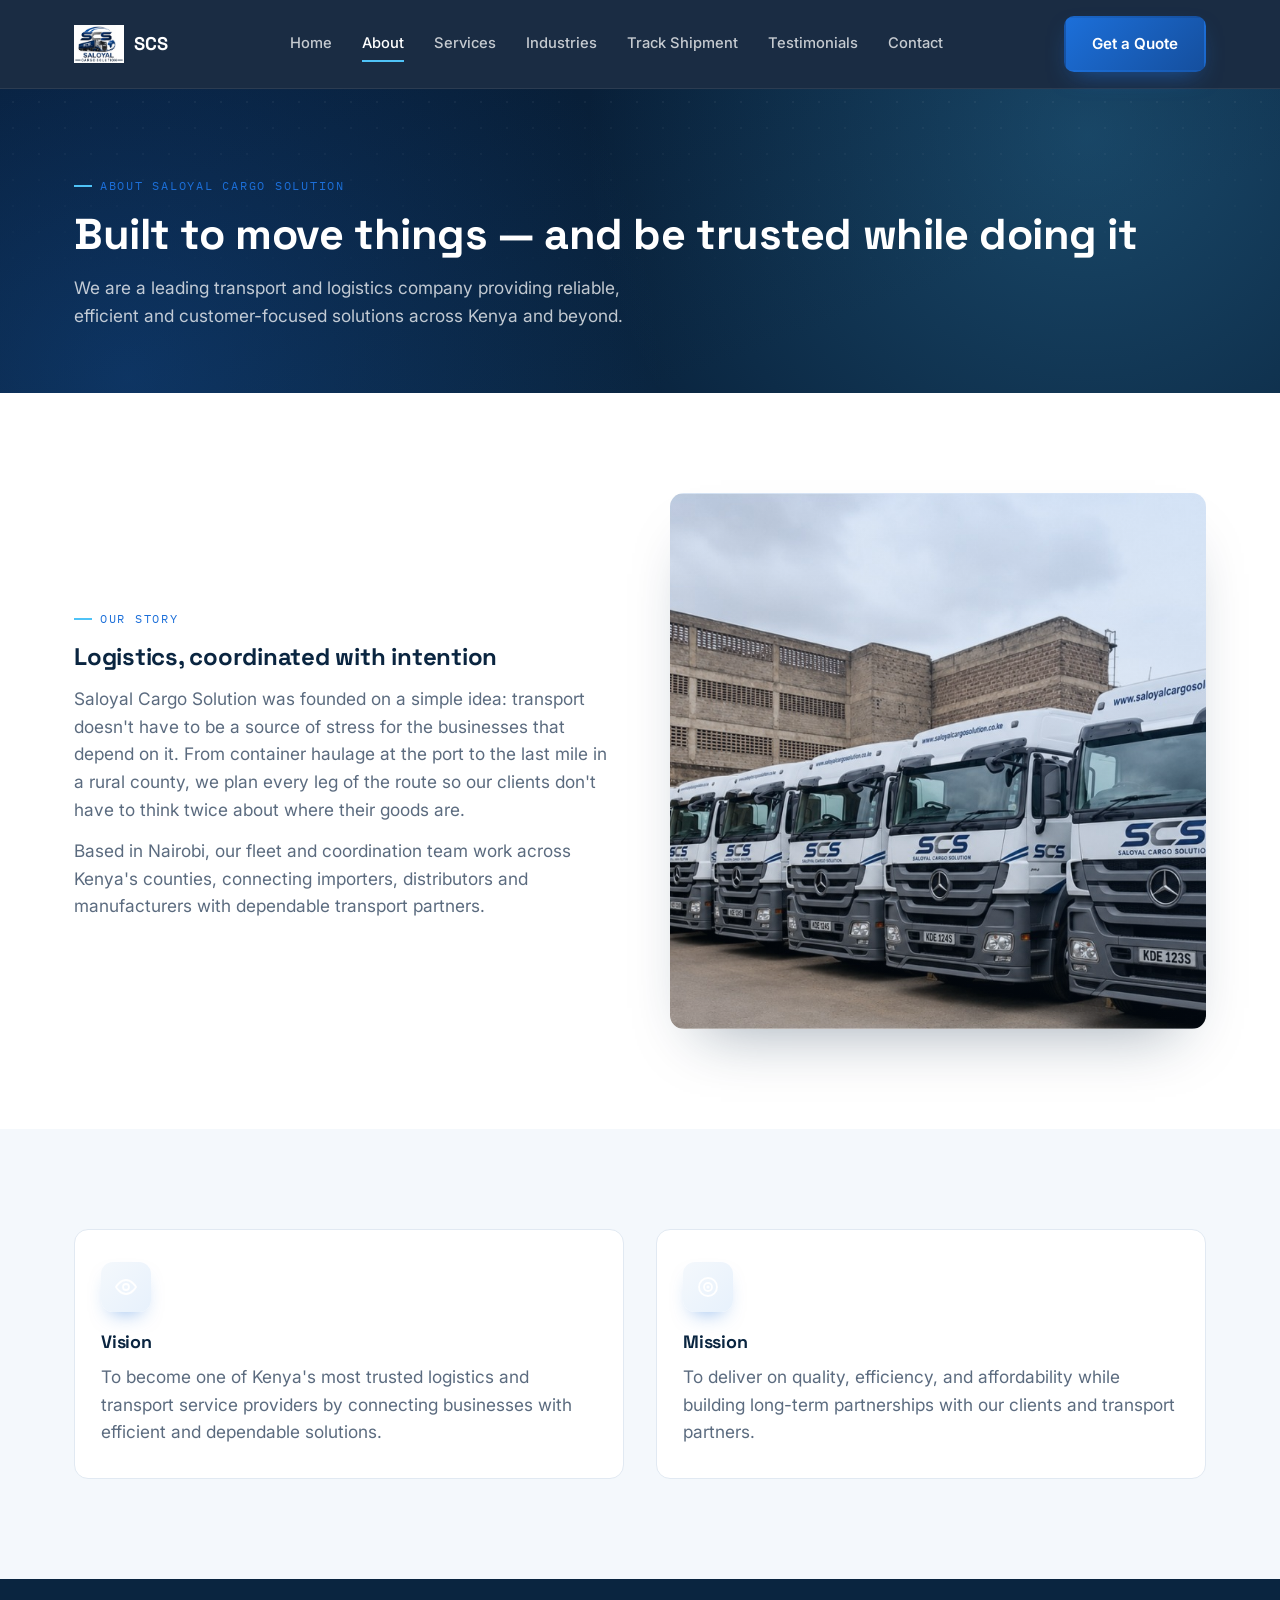
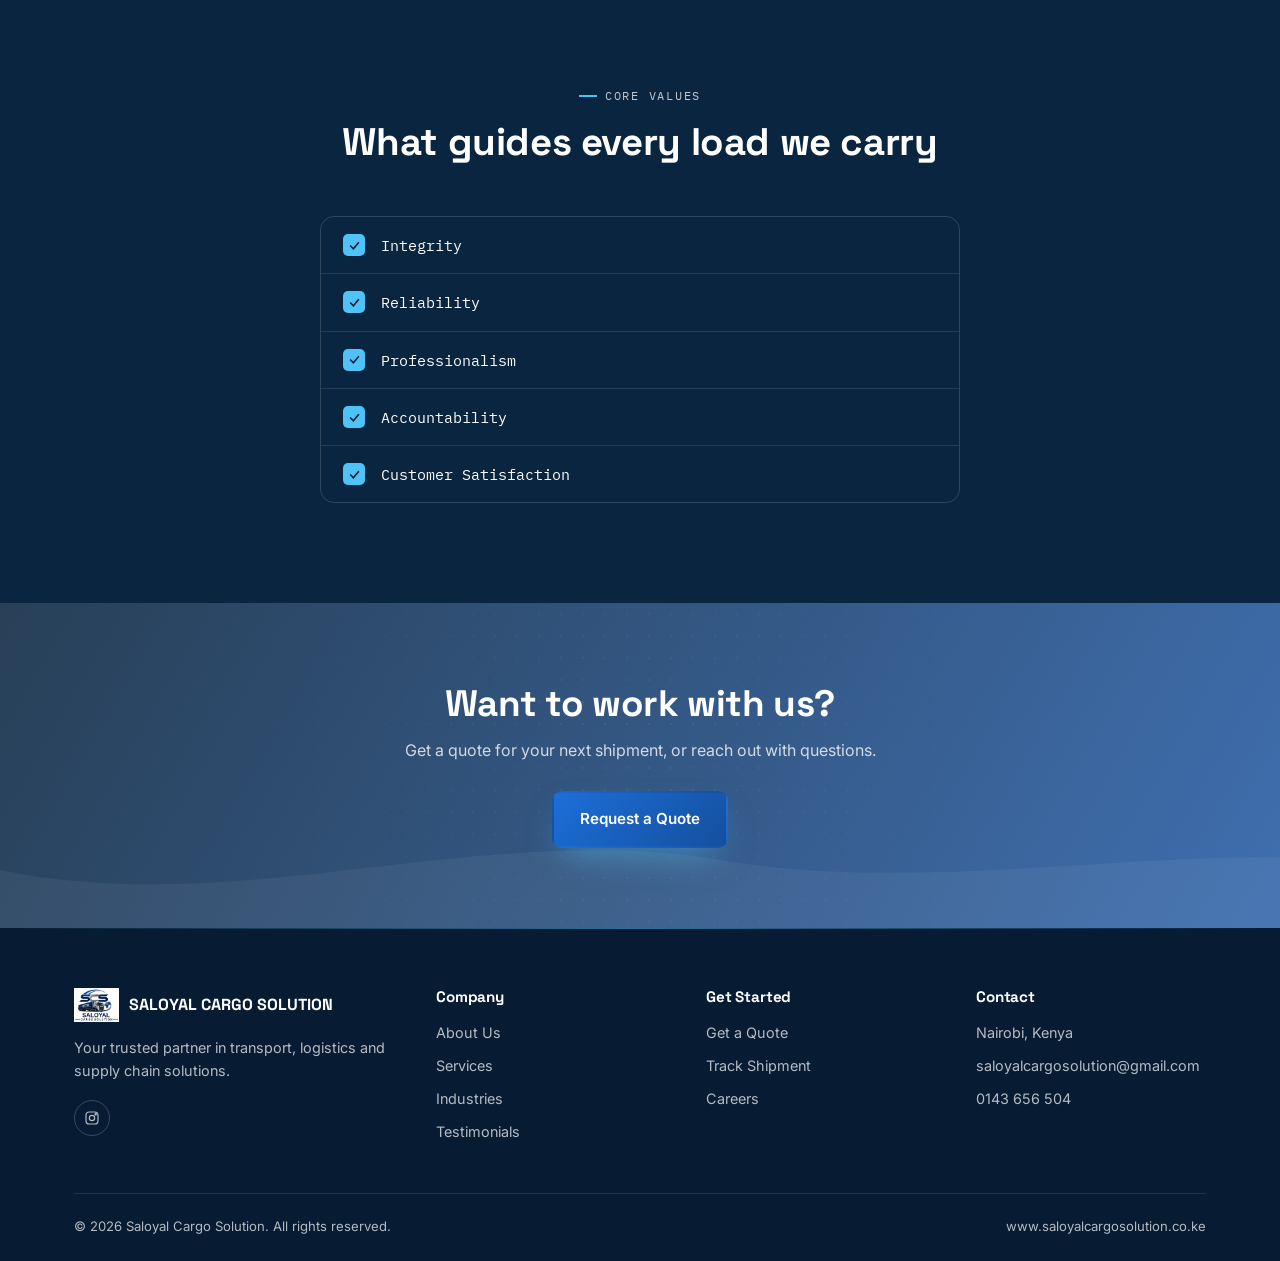
==== commit b6c1dda3: "Update contact email, add analytics" ====
--- a/about.html
+++ b/about.html
@@ -105,7 +105,7 @@
       </div>
       <div><h4>Company</h4><ul><li><a href="about.html">About Us</a></li><li><a href="services.html">Services</a></li><li><a href="industries.html">Industries</a></li><li><a href="testimonials.html">Testimonials</a></li></ul></div>
       <div><h4>Get Started</h4><ul><li><a href="quote.html">Get a Quote</a></li><li><a href="track-shipment.html">Track Shipment</a></li><li><a href="careers.html">Careers</a></li></ul></div>
-      <div><h4>Contact</h4><ul><li>Nairobi, Kenya</li><li><a href="mailto:info@saloyalcargosolution.co.ke">info@saloyalcargosolution.co.ke</a></li><li><a href="tel:0143656504">0143 656 504</a></li></ul></div>
+      <div><h4>Contact</h4><ul><li>Nairobi, Kenya</li><li><a href="mailto:saloyalcargosolution@gmail.com">saloyalcargosolution@gmail.com</a></li><li><a href="tel:0143656504">0143 656 504</a></li></ul></div>
     </div>
     <div class="footer-bottom">
       <span>&copy; 2026 Saloyal Cargo Solution. All rights reserved.</span>
@@ -115,5 +115,6 @@
 </footer>
 
 <script src="js/main.js"></script>
+<script defer src="/_vercel/insights/script.js"></script>
 </body>
 </html>
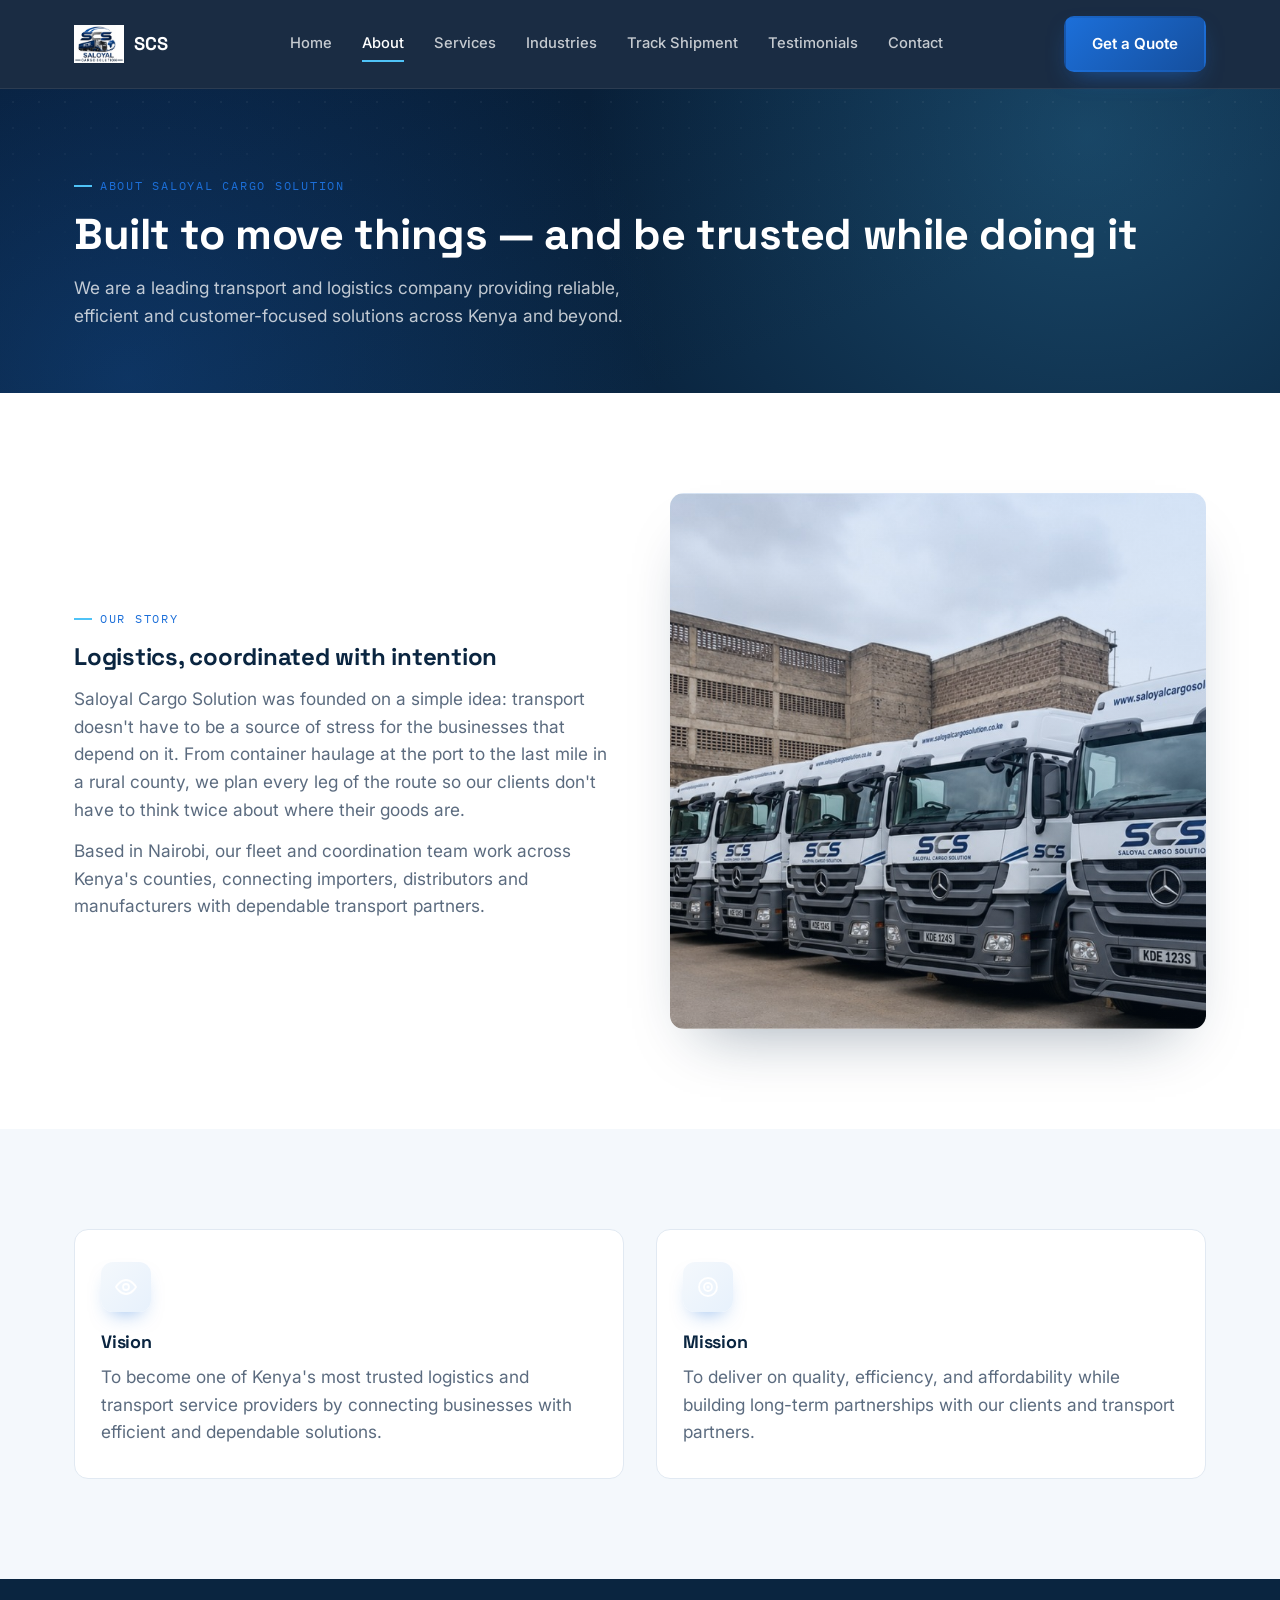
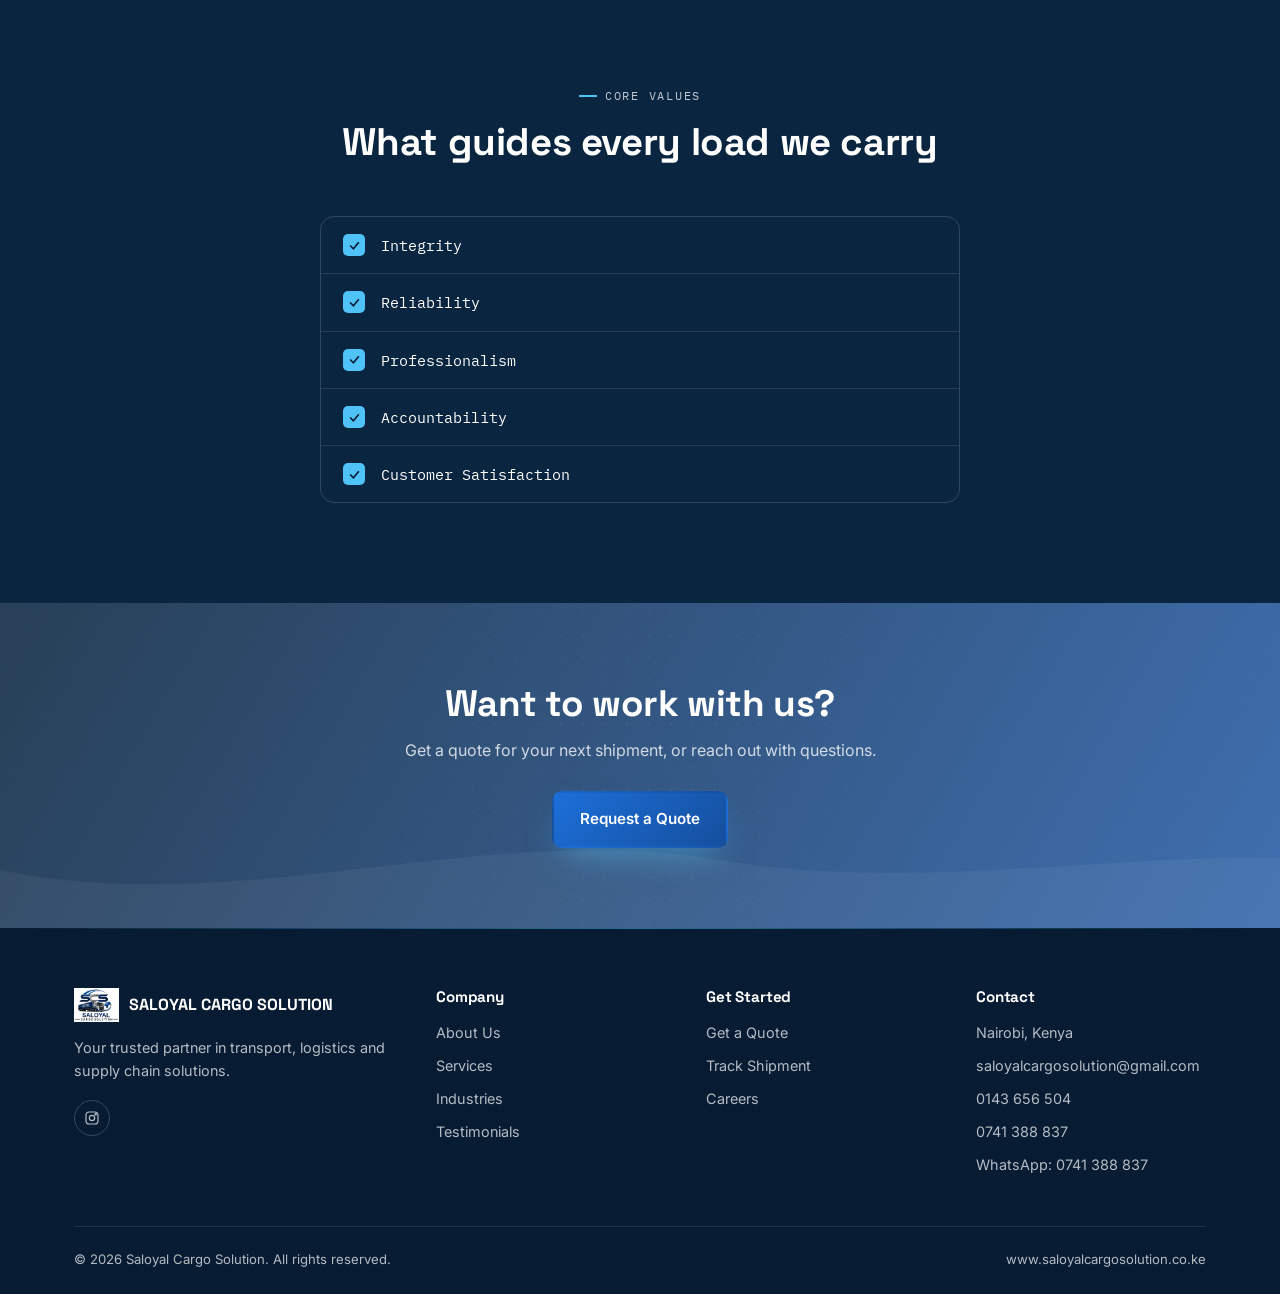
==== commit e9519117: "Add second phone number and WhatsApp links" ====
--- a/about.html
+++ b/about.html
@@ -105,7 +105,7 @@
       </div>
       <div><h4>Company</h4><ul><li><a href="about.html">About Us</a></li><li><a href="services.html">Services</a></li><li><a href="industries.html">Industries</a></li><li><a href="testimonials.html">Testimonials</a></li></ul></div>
       <div><h4>Get Started</h4><ul><li><a href="quote.html">Get a Quote</a></li><li><a href="track-shipment.html">Track Shipment</a></li><li><a href="careers.html">Careers</a></li></ul></div>
-      <div><h4>Contact</h4><ul><li>Nairobi, Kenya</li><li><a href="mailto:saloyalcargosolution@gmail.com">saloyalcargosolution@gmail.com</a></li><li><a href="tel:0143656504">0143 656 504</a></li></ul></div>
+      <div><h4>Contact</h4><ul><li>Nairobi, Kenya</li><li><a href="mailto:saloyalcargosolution@gmail.com">saloyalcargosolution@gmail.com</a></li><li><a href="tel:0143656504">0143 656 504</a></li><li><a href="tel:0741388837">0741 388 837</a></li><li><a href="https://wa.me/254741388837" target="_blank" rel="noopener">WhatsApp: 0741 388 837</a></li></ul></div>
     </div>
     <div class="footer-bottom">
       <span>&copy; 2026 Saloyal Cargo Solution. All rights reserved.</span>
--- a/css/style.css
+++ b/css/style.css
@@ -681,3 +681,57 @@
 
 /* ---------- Animated counters ---------- */
 .hero-stats .stat b.counting{position:relative;}
+
+/* ---------- Trust signals ---------- */
+.trust-grid{display:grid;grid-template-columns:repeat(3,1fr);gap:16px;}
+@media (max-width:860px){.trust-grid{grid-template-columns:repeat(2,1fr);}}
+@media (max-width:600px){.trust-grid{grid-template-columns:1fr;}}
+.trust-item{
+  display:flex;align-items:flex-start;gap:14px;
+  background:var(--white);border:1px solid var(--border);border-radius:12px;
+  padding:18px 20px;transition:transform .2s ease, box-shadow .2s ease, border-color .2s ease;
+}
+.trust-item:hover{transform:translateY(-3px);box-shadow:0 16px 30px -20px rgba(10,37,64,.25);border-color:var(--sky);}
+.trust-item .check{
+  width:28px;height:28px;border-radius:8px;flex-shrink:0;
+  background:linear-gradient(135deg, var(--wave-blue), var(--sky));
+  display:flex;align-items:center;justify-content:center;
+}
+.trust-item .check svg{width:15px;height:15px;color:#fff;}
+.trust-item span{font-size:0.94rem;color:var(--ink);font-weight:500;line-height:1.4;}
+
+.trust-contact{
+  display:flex;gap:28px;flex-wrap:wrap;align-items:center;justify-content:center;
+  margin-top:32px;padding-top:28px;border-top:1px solid var(--border);
+}
+.trust-contact a{
+  display:flex;align-items:center;gap:10px;
+  font-family:var(--font-mono);font-size:0.92rem;color:var(--navy);font-weight:600;
+}
+.trust-contact a svg{width:18px;height:18px;color:var(--wave-blue);}
+.trust-contact a:hover{color:var(--wave-blue);}
+
+/* ---------- Process steps ---------- */
+.process-steps{
+  display:grid;grid-template-columns:repeat(5,1fr);gap:0;
+  position:relative;counter-reset:step;
+}
+@media (max-width:900px){.process-steps{grid-template-columns:repeat(2,1fr);gap:20px;}}
+@media (max-width:520px){.process-steps{grid-template-columns:1fr;}}
+.process-step{
+  position:relative;padding:0 16px 0 0;text-align:left;
+}
+.process-step .num{
+  font-family:var(--font-display);font-size:1.8rem;font-weight:700;
+  color:var(--sky);opacity:.55;line-height:1;margin-bottom:10px;
+}
+.process-step h4{color:var(--white);font-size:1rem;margin-bottom:6px;}
+.process-step p{color:rgba(255,255,255,.65);font-size:0.85rem;line-height:1.5;}
+.process-step::after{
+  content:'';position:absolute;top:14px;right:0;width:100%;height:1px;
+  background:linear-gradient(90deg, rgba(79,195,247,.4), transparent);
+  display:none;
+}
+@media (min-width:901px){
+  .process-step:not(:last-child)::after{display:block;}
+}
